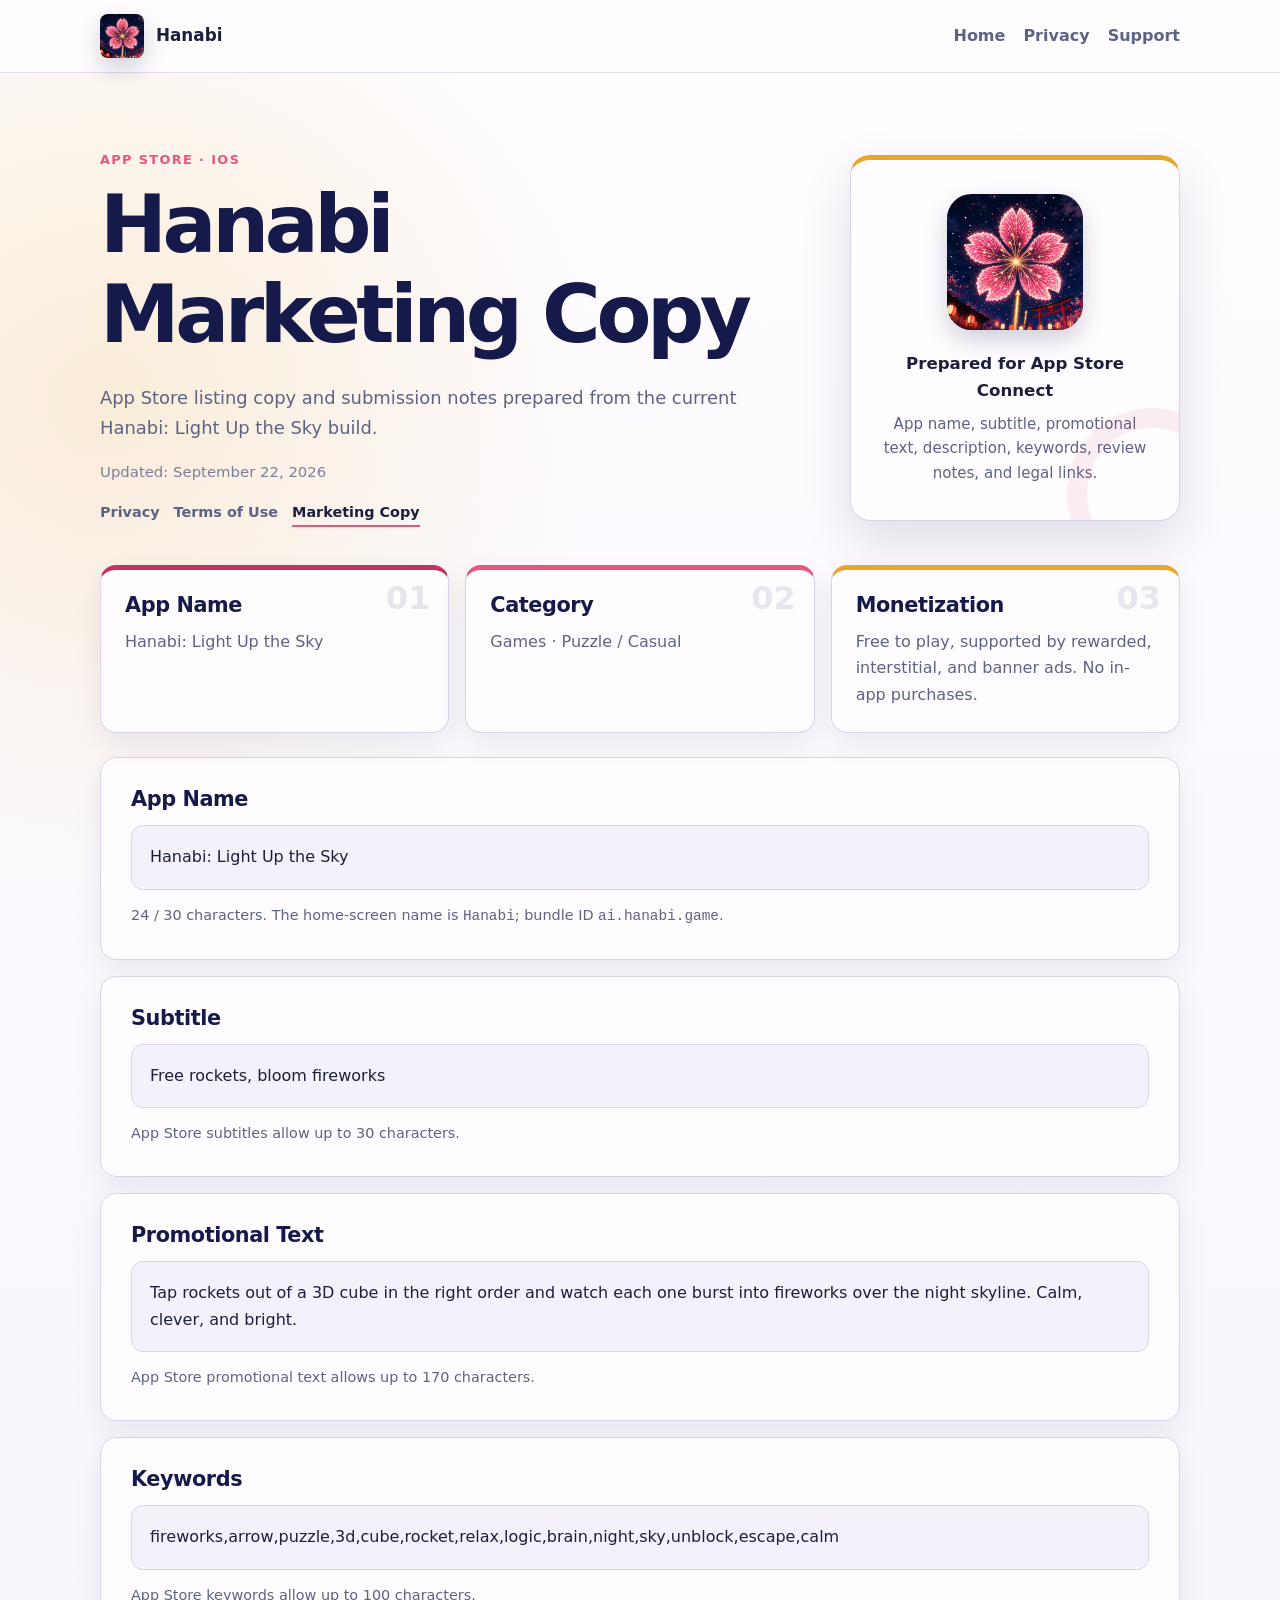
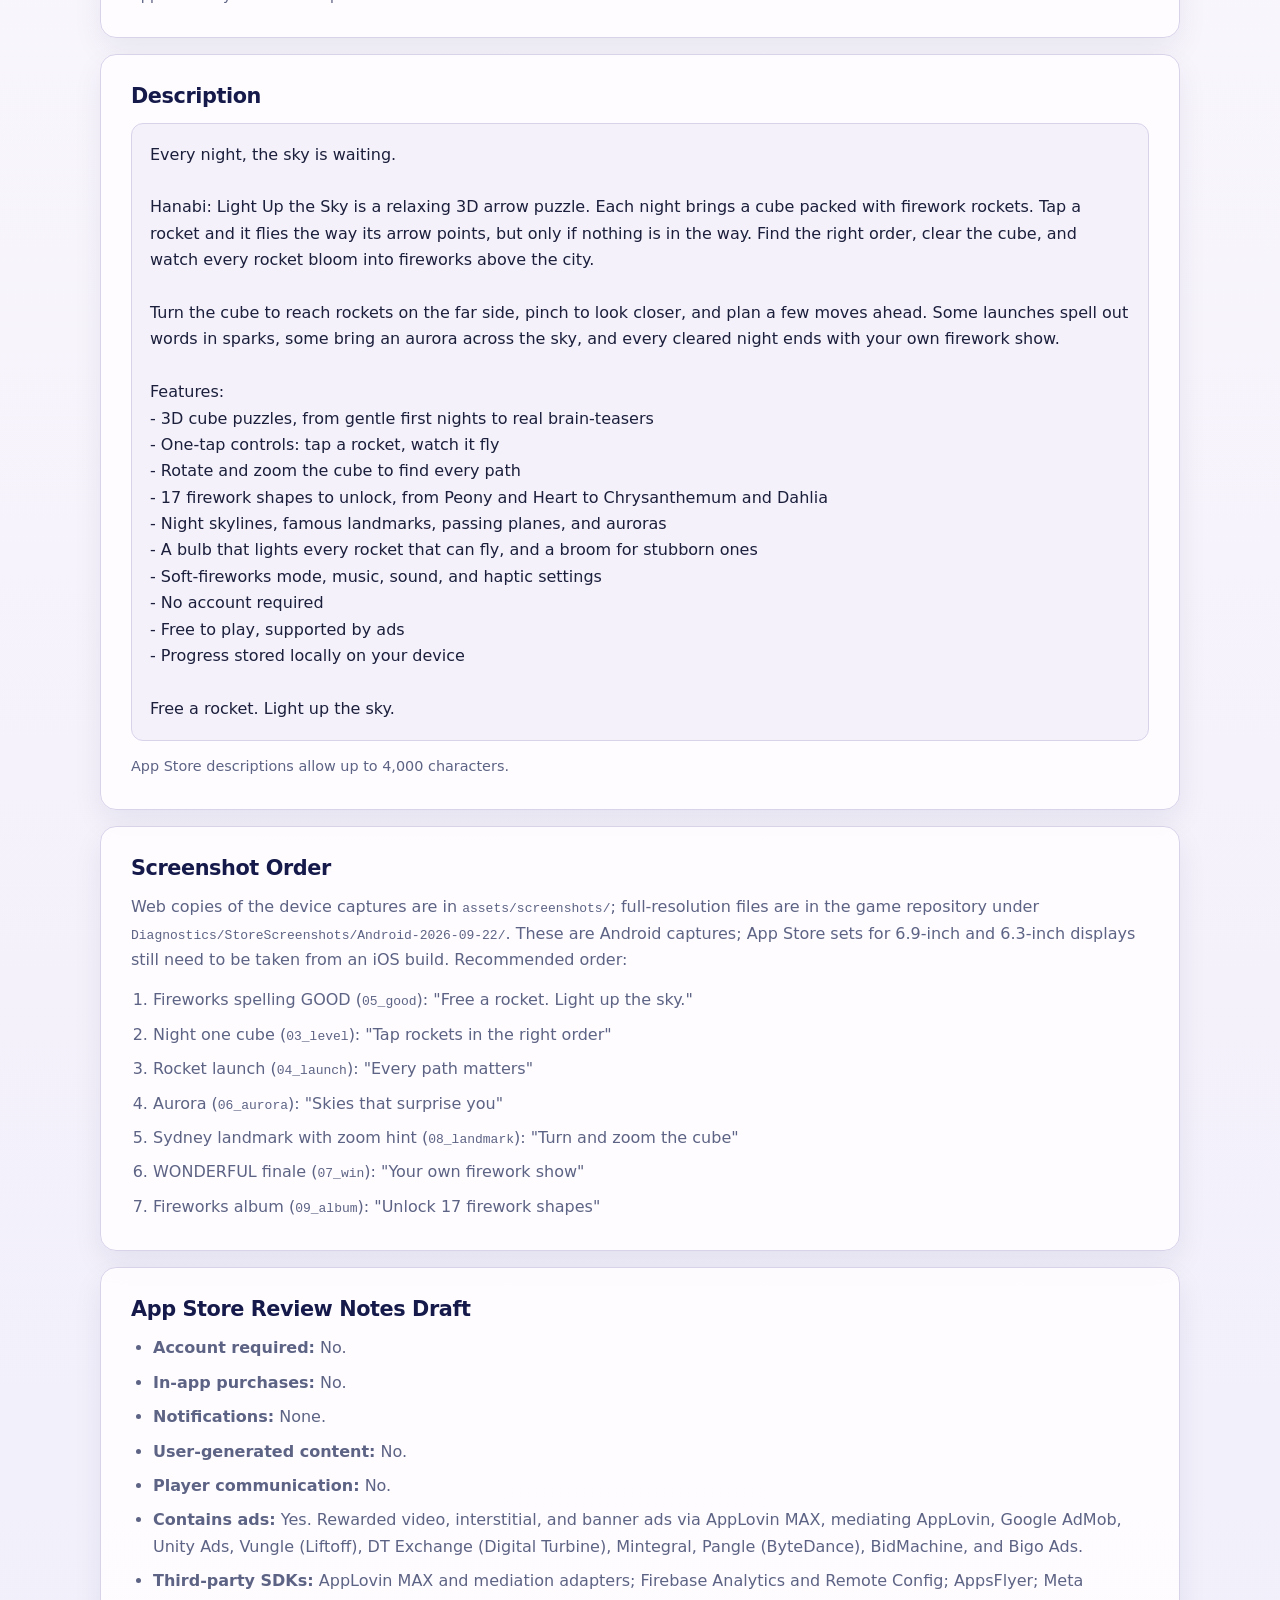
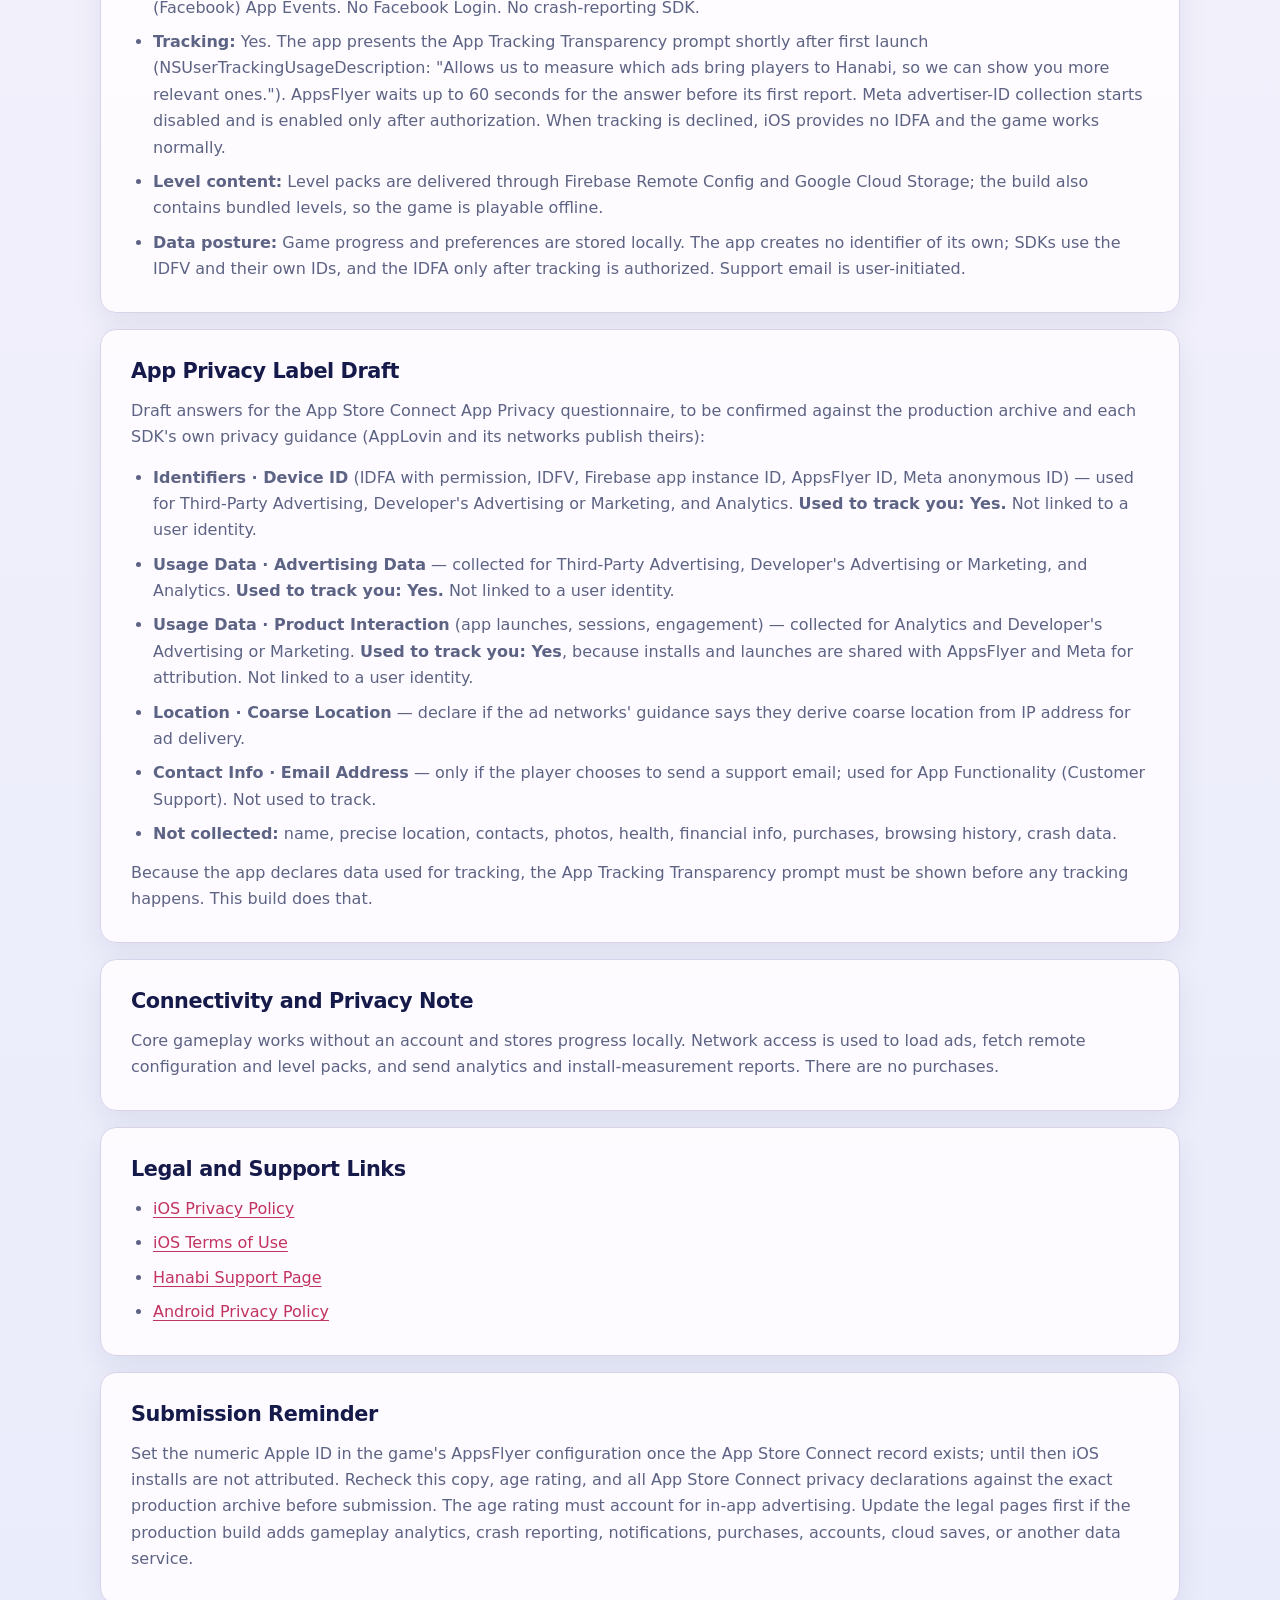
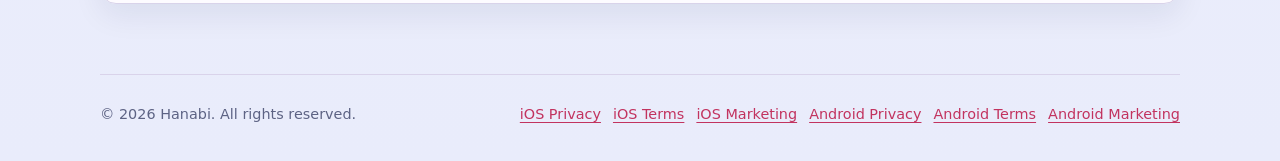
==== marketing.html @ 5a86bde0 "Add Hanabi site: homepage, privacy, terms, store copy, support Modeled on the Paper Boom! site. Page" ====
<!doctype html>
<html lang="en">
<head>
  <meta charset="utf-8">
  <meta name="viewport" content="width=device-width, initial-scale=1">
  <meta name="robots" content="index,follow">
  <meta name="description" content="App Store listing copy and submission notes for Hanabi: Light Up the Sky.">
  <meta name="theme-color" content="#151a4a">
  <title>Marketing Copy (iOS) | Hanabi</title>
  <link rel="icon" href="assets/app-icon.png">
  <link rel="apple-touch-icon" href="assets/app-icon.png">
  <link rel="stylesheet" href="assets/styles.css">
</head>
<body>
  <header class="site-header"><nav class="top-nav" aria-label="Page navigation"><a class="brand" href="index.html" aria-label="Hanabi home"><img src="assets/app-icon.png" alt="" width="44" height="44"><span>Hanabi</span></a><div class="nav-links"><a href="index.html">Home</a><a href="privacy.html">Privacy</a><a href="support/">Support</a></div></nav></header>

  <main>
    <section class="hero">
      <div class="hero-copy">
        <p class="eyebrow">App Store · iOS</p>
        <h1>Hanabi Marketing Copy</h1>
        <p class="lead">App Store listing copy and submission notes prepared from the current Hanabi: Light Up the Sky build.</p>
        <p class="updated">Updated: September 22, 2026</p>
        <nav class="document-nav" aria-label="iOS documents"><a href="privacy.html">Privacy</a><a href="terms-of-use.html">Terms of Use</a><a href="marketing.html" aria-current="page">Marketing Copy</a></nav>
      </div>
      <aside class="hero-badge" aria-label="Marketing summary"><img src="assets/app-icon.png" alt="Hanabi app icon" width="136" height="136"><div><strong>Prepared for App Store Connect</strong><span>App name, subtitle, promotional text, description, keywords, review notes, and legal links.</span></div></aside>
    </section>

    <section class="summary-grid" aria-label="App Store listing summary">
      <article><span class="card-number" aria-hidden="true">01</span><h2>App Name</h2><p>Hanabi: Light Up the Sky</p></article>
      <article><span class="card-number" aria-hidden="true">02</span><h2>Category</h2><p>Games · Puzzle / Casual</p></article>
      <article><span class="card-number" aria-hidden="true">03</span><h2>Monetization</h2><p>Free to play, supported by rewarded, interstitial, and banner ads. No in-app purchases.</p></article>
    </section>

    <section class="policy" aria-label="App Store copy">
      <article class="policy-section"><h2>App Name</h2><pre class="copy-block">Hanabi: Light Up the Sky</pre><p class="copy-note">24 / 30 characters. The home-screen name is <code>Hanabi</code>; bundle ID <code>ai.hanabi.game</code>.</p></article>

      <article class="policy-section"><h2>Subtitle</h2><pre id="subtitle" class="copy-block">Free rockets, bloom fireworks</pre><p class="copy-note">App Store subtitles allow up to 30 characters.</p></article>

      <article class="policy-section"><h2>Promotional Text</h2><pre id="promotional-text" class="copy-block">Tap rockets out of a 3D cube in the right order and watch each one burst into fireworks over the night skyline. Calm, clever, and bright.</pre><p class="copy-note">App Store promotional text allows up to 170 characters.</p></article>

      <article class="policy-section"><h2>Keywords</h2><pre id="keywords" class="copy-block">fireworks,arrow,puzzle,3d,cube,rocket,relax,logic,brain,night,sky,unblock,escape,calm</pre><p class="copy-note">App Store keywords allow up to 100 characters.</p></article>

      <article class="policy-section"><h2>Description</h2><pre id="app-store-description" class="copy-block">Every night, the sky is waiting.

Hanabi: Light Up the Sky is a relaxing 3D arrow puzzle. Each night brings a cube packed with firework rockets. Tap a rocket and it flies the way its arrow points, but only if nothing is in the way. Find the right order, clear the cube, and watch every rocket bloom into fireworks above the city.

Turn the cube to reach rockets on the far side, pinch to look closer, and plan a few moves ahead. Some launches spell out words in sparks, some bring an aurora across the sky, and every cleared night ends with your own firework show.

Features:
- 3D cube puzzles, from gentle first nights to real brain-teasers
- One-tap controls: tap a rocket, watch it fly
- Rotate and zoom the cube to find every path
- 17 firework shapes to unlock, from Peony and Heart to Chrysanthemum and Dahlia
- Night skylines, famous landmarks, passing planes, and auroras
- A bulb that lights every rocket that can fly, and a broom for stubborn ones
- Soft-fireworks mode, music, sound, and haptic settings
- No account required
- Free to play, supported by ads
- Progress stored locally on your device

Free a rocket. Light up the sky.</pre><p class="copy-note">App Store descriptions allow up to 4,000 characters.</p></article>

      <article class="policy-section"><h2>Screenshot Order</h2><p>Web copies of the device captures are in <code>assets/screenshots/</code>; full-resolution files are in the game repository under <code>Diagnostics/StoreScreenshots/Android-2026-09-22/</code>. These are Android captures; App Store sets for 6.9-inch and 6.3-inch displays still need to be taken from an iOS build. Recommended order:</p><ol class="policy-list"><li>Fireworks spelling GOOD (<code>05_good</code>): "Free a rocket. Light up the sky."</li><li>Night one cube (<code>03_level</code>): "Tap rockets in the right order"</li><li>Rocket launch (<code>04_launch</code>): "Every path matters"</li><li>Aurora (<code>06_aurora</code>): "Skies that surprise you"</li><li>Sydney landmark with zoom hint (<code>08_landmark</code>): "Turn and zoom the cube"</li><li>WONDERFUL finale (<code>07_win</code>): "Your own firework show"</li><li>Fireworks album (<code>09_album</code>): "Unlock 17 firework shapes"</li></ol></article>

      <article class="policy-section"><h2>App Store Review Notes Draft</h2><ul class="policy-list"><li><strong>Account required:</strong> No.</li><li><strong>In-app purchases:</strong> No.</li><li><strong>Notifications:</strong> None.</li><li><strong>User-generated content:</strong> No.</li><li><strong>Player communication:</strong> No.</li><li><strong>Contains ads:</strong> Yes. Rewarded video, interstitial, and banner ads via AppLovin MAX, mediating AppLovin, Google AdMob, Unity Ads, Vungle (Liftoff), DT Exchange (Digital Turbine), Mintegral, Pangle (ByteDance), BidMachine, and Bigo Ads.</li><li><strong>Third-party SDKs:</strong> AppLovin MAX and mediation adapters; Firebase Analytics and Remote Config; AppsFlyer; Meta (Facebook) App Events. No Facebook Login. No crash-reporting SDK.</li><li><strong>Tracking:</strong> Yes. The app presents the App Tracking Transparency prompt shortly after first launch (NSUserTrackingUsageDescription: "Allows us to measure which ads bring players to Hanabi, so we can show you more relevant ones."). AppsFlyer waits up to 60 seconds for the answer before its first report. Meta advertiser-ID collection starts disabled and is enabled only after authorization. When tracking is declined, iOS provides no IDFA and the game works normally.</li><li><strong>Level content:</strong> Level packs are delivered through Firebase Remote Config and Google Cloud Storage; the build also contains bundled levels, so the game is playable offline.</li><li><strong>Data posture:</strong> Game progress and preferences are stored locally. The app creates no identifier of its own; SDKs use the IDFV and their own IDs, and the IDFA only after tracking is authorized. Support email is user-initiated.</li></ul></article>

      <article class="policy-section"><h2>App Privacy Label Draft</h2><p>Draft answers for the App Store Connect App Privacy questionnaire, to be confirmed against the production archive and each SDK's own privacy guidance (AppLovin and its networks publish theirs):</p><ul class="policy-list"><li><strong>Identifiers · Device ID</strong> (IDFA with permission, IDFV, Firebase app instance ID, AppsFlyer ID, Meta anonymous ID) — used for Third-Party Advertising, Developer's Advertising or Marketing, and Analytics. <strong>Used to track you: Yes.</strong> Not linked to a user identity.</li><li><strong>Usage Data · Advertising Data</strong> — collected for Third-Party Advertising, Developer's Advertising or Marketing, and Analytics. <strong>Used to track you: Yes.</strong> Not linked to a user identity.</li><li><strong>Usage Data · Product Interaction</strong> (app launches, sessions, engagement) — collected for Analytics and Developer's Advertising or Marketing. <strong>Used to track you: Yes</strong>, because installs and launches are shared with AppsFlyer and Meta for attribution. Not linked to a user identity.</li><li><strong>Location · Coarse Location</strong> — declare if the ad networks' guidance says they derive coarse location from IP address for ad delivery.</li><li><strong>Contact Info · Email Address</strong> — only if the player chooses to send a support email; used for App Functionality (Customer Support). Not used to track.</li><li><strong>Not collected:</strong> name, precise location, contacts, photos, health, financial info, purchases, browsing history, crash data.</li></ul><p>Because the app declares data used for tracking, the App Tracking Transparency prompt must be shown before any tracking happens. This build does that.</p></article>

      <article class="policy-section"><h2>Connectivity and Privacy Note</h2><p>Core gameplay works without an account and stores progress locally. Network access is used to load ads, fetch remote configuration and level packs, and send analytics and install-measurement reports. There are no purchases.</p></article>

      <article class="policy-section"><h2>Legal and Support Links</h2><ul class="policy-list"><li><a href="privacy.html">iOS Privacy Policy</a></li><li><a href="terms-of-use.html">iOS Terms of Use</a></li><li><a href="support/">Hanabi Support Page</a></li><li><a href="android/privacy.html">Android Privacy Policy</a></li></ul></article>

      <article class="policy-section"><h2>Submission Reminder</h2><p>Set the numeric Apple ID in the game's AppsFlyer configuration once the App Store Connect record exists; until then iOS installs are not attributed. Recheck this copy, age rating, and all App Store Connect privacy declarations against the exact production archive before submission. The age rating must account for in-app advertising. Update the legal pages first if the production build adds gameplay analytics, crash reporting, notifications, purchases, accounts, cloud saves, or another data service.</p></article>
    </section>
  </main>

  <footer class="site-footer"><p>&copy; 2026 Hanabi. All rights reserved.</p><nav class="footer-links" aria-label="Legal documents"><a href="privacy.html">iOS Privacy</a><a href="terms-of-use.html">iOS Terms</a><a href="marketing.html">iOS Marketing</a><a href="android/privacy.html">Android Privacy</a><a href="android/terms-of-use.html">Android Terms</a><a href="android/marketing.html">Android Marketing</a></nav></footer>
</body>
</html>
---- assets/styles.css ----
:root {
  color-scheme: light;
  --ink: #1b1f3b;
  --muted: #5d6384;
  --paper: #f4f1fb;
  --panel: #fffdff;
  --line: #d9d3ea;
  --teal: #c2335f;
  --teal-dark: #151a4a;
  --gold: #e9a62c;
  --coral: #e8567f;
  --cream: #fdeef3;
  --shadow: 0 20px 50px rgba(21, 26, 74, 0.13);
}

* {
  box-sizing: border-box;
}

html {
  scroll-behavior: smooth;
}

body {
  min-width: 320px;
  margin: 0;
  background:
    radial-gradient(circle at 8% 8%, rgba(233, 166, 44, 0.18), transparent 31rem),
    linear-gradient(180deg, #fffdff 0%, var(--paper) 52%, #e9ecfb 100%);
  color: var(--ink);
  font-family: Inter, ui-sans-serif, system-ui, -apple-system, BlinkMacSystemFont, "Segoe UI", sans-serif;
  line-height: 1.65;
}

a {
  color: var(--teal);
  text-decoration-thickness: 1px;
  text-underline-offset: 0.18em;
}

a:hover {
  color: var(--teal-dark);
}

a:focus-visible {
  border-radius: 4px;
  outline: 3px solid rgba(233, 166, 44, 0.7);
  outline-offset: 4px;
}

.site-header {
  position: sticky;
  top: 0;
  z-index: 10;
  border-bottom: 1px solid rgba(217, 211, 234, 0.75);
  background: rgba(255, 253, 255, 0.88);
  backdrop-filter: blur(18px);
}

.top-nav {
  display: flex;
  align-items: center;
  justify-content: space-between;
  width: min(1080px, calc(100% - 32px));
  min-height: 72px;
  margin: 0 auto;
}

.brand {
  display: inline-flex;
  align-items: center;
  gap: 12px;
  color: var(--ink);
  font-size: 1.05rem;
  font-weight: 850;
  text-decoration: none;
}

.brand img,
.hero-badge img {
  border-radius: 18%;
  box-shadow: 0 10px 24px rgba(21, 26, 74, 0.2);
}

.nav-links {
  display: flex;
  align-items: center;
  gap: 18px;
  font-weight: 780;
}

.nav-links a {
  color: var(--muted);
  text-decoration: none;
}

.nav-links a[aria-current="page"] {
  border-bottom: 2px solid var(--coral);
  color: var(--ink);
}

.hero {
  display: grid;
  grid-template-columns: minmax(0, 1fr) 330px;
  gap: 42px;
  align-items: center;
  width: min(1080px, calc(100% - 32px));
  margin: 0 auto;
  padding: 76px 0 38px;
}

.eyebrow {
  margin: 0 0 10px;
  color: var(--coral);
  font-size: 0.8rem;
  font-weight: 850;
  letter-spacing: 0.11em;
  text-transform: uppercase;
}

h1,
h2 {
  margin: 0;
  color: var(--teal-dark);
  line-height: 1.12;
}

h1 {
  max-width: 740px;
  font-size: clamp(3rem, 7vw, 5rem);
  letter-spacing: -0.055em;
}

h2 {
  font-size: 1.3rem;
  letter-spacing: -0.02em;
}

.lead {
  max-width: 760px;
  margin: 24px 0 0;
  color: var(--muted);
  font-size: 1.12rem;
}

.updated {
  margin: 18px 0 0;
  color: #7a7f9c;
  font-size: 0.93rem;
}

.platform-switcher {
  display: inline-flex;
  flex-wrap: wrap;
  align-items: center;
  gap: 7px;
  margin-top: 22px;
  border: 1px solid var(--line);
  border-radius: 999px;
  background: rgba(255, 253, 255, 0.86);
  padding: 6px;
}

.platform-switcher span {
  padding: 4px 8px;
  color: var(--muted);
  font-size: 0.84rem;
  font-weight: 760;
}

.platform-switcher a {
  border-radius: 999px;
  padding: 6px 12px;
  font-weight: 800;
  text-decoration: none;
}

.platform-switcher a[aria-current="page"] {
  background: var(--teal);
  color: white;
}

.document-nav {
  display: flex;
  flex-wrap: wrap;
  gap: 14px;
  margin-top: 16px;
}

.document-nav a {
  border-bottom: 2px solid transparent;
  color: var(--muted);
  font-size: 0.9rem;
  font-weight: 780;
  text-decoration: none;
}

.document-nav a[aria-current="page"] {
  border-bottom-color: var(--coral);
  color: var(--ink);
}

.hero-badge {
  position: relative;
  display: grid;
  justify-items: center;
  gap: 20px;
  overflow: hidden;
  border: 1px solid var(--line);
  border-top: 5px solid var(--gold);
  border-radius: 20px;
  background: rgba(255, 253, 255, 0.9);
  padding: 34px 30px;
  box-shadow: var(--shadow);
  text-align: center;
}

.hero-badge::after {
  position: absolute;
  right: -58px;
  bottom: -58px;
  width: 130px;
  height: 130px;
  border: 20px solid rgba(194, 51, 95, 0.08);
  border-radius: 50%;
  content: "";
}

.hero-badge strong,
.hero-badge span {
  display: block;
}

.hero-badge strong {
  margin-bottom: 7px;
  font-size: 1.04rem;
}

.hero-badge span {
  color: var(--muted);
  font-size: 0.94rem;
}

.summary-grid {
  display: grid;
  grid-template-columns: repeat(3, minmax(0, 1fr));
  gap: 16px;
  width: min(1080px, calc(100% - 32px));
  margin: 0 auto 24px;
}

.summary-grid article,
.policy-section {
  min-width: 0;
  border: 1px solid var(--line);
  border-radius: 16px;
  background: rgba(255, 253, 255, 0.91);
  box-shadow: 0 12px 30px rgba(21, 26, 74, 0.07);
}

.summary-grid article {
  position: relative;
  overflow: hidden;
  padding: 24px;
}

.summary-grid article:nth-child(1) {
  border-top: 5px solid var(--teal);
}

.summary-grid article:nth-child(2) {
  border-top: 5px solid var(--coral);
}

.summary-grid article:nth-child(3) {
  border-top: 5px solid var(--gold);
}

.card-number {
  position: absolute;
  top: 12px;
  right: 18px;
  color: rgba(21, 26, 74, 0.1);
  font-size: 2rem;
  font-weight: 900;
  line-height: 1;
}

.summary-grid p,
.policy-section p {
  margin: 12px 0 0;
  color: var(--muted);
}

.policy {
  display: grid;
  gap: 16px;
  width: min(1080px, calc(100% - 32px));
  margin: 0 auto;
  padding-bottom: 70px;
}

.policy-section {
  padding: 30px;
}

.policy-section p:first-of-type {
  margin-top: 14px;
}

.policy-list {
  margin: 14px 0 0;
  padding-left: 22px;
  color: var(--muted);
}

.policy-list li + li {
  margin-top: 8px;
}

.copy-block {
  overflow-x: auto;
  max-width: 100%;
  margin: 14px 0 0;
  border: 1px solid var(--line);
  border-radius: 12px;
  background: var(--paper);
  padding: 18px;
  color: var(--ink);
  font: inherit;
  line-height: 1.65;
  white-space: pre-wrap;
  overflow-wrap: anywhere;
}

.copy-note {
  margin-top: 8px;
  color: #7a7f9c;
  font-size: 0.9rem;
}

.contact-panel {
  display: flex;
  align-items: center;
  justify-content: space-between;
  gap: 32px;
  border-color: rgba(194, 51, 95, 0.35);
  background:
    linear-gradient(115deg, rgba(194, 51, 95, 0.08), rgba(255, 253, 255, 0.96) 48%),
    var(--panel);
}

.contact-panel > div {
  max-width: 720px;
}

.contact-button {
  flex: 0 0 auto;
  border-radius: 999px;
  background: var(--teal);
  padding: 13px 20px;
  color: white;
  font-weight: 800;
  text-decoration: none;
  box-shadow: 0 10px 20px rgba(194, 51, 95, 0.22);
}

.contact-button:hover {
  background: var(--teal-dark);
  color: white;
  text-decoration: none;
}

.site-footer {
  display: flex;
  align-items: center;
  justify-content: space-between;
  gap: 24px;
  width: min(1080px, calc(100% - 32px));
  margin: 0 auto;
  border-top: 1px solid var(--line);
  padding: 28px 0 36px;
  color: var(--muted);
  font-size: 0.9rem;
}

.site-footer p {
  margin: 0;
}

.footer-links {
  display: flex;
  flex-wrap: wrap;
  justify-content: flex-end;
  gap: 12px;
}

.footer-links a {
  white-space: nowrap;
}

.button-link {
  display: inline-flex;
  align-items: center;
  justify-content: center;
  min-height: 44px;
  border-radius: 999px;
  background: var(--teal);
  padding: 0 19px;
  color: white;
  font-weight: 850;
  text-decoration: none;
}

.button-link:hover {
  background: var(--teal-dark);
  color: white;
  text-decoration: none;
}

.button-link--ghost {
  border: 1px solid var(--line);
  background: rgba(255, 253, 255, 0.76);
  color: var(--teal);
}

.button-link--ghost:hover {
  background: var(--cream);
  color: var(--teal-dark);
}

.cta-row {
  display: flex;
  flex-wrap: wrap;
  gap: 10px;
  margin-top: 24px;
}

.stat-list {
  display: grid;
  gap: 9px;
  margin: 24px 0 0;
  padding: 0;
  color: var(--muted);
  list-style: none;
}

.stat-list strong {
  color: var(--ink);
}

.section-block {
  width: min(1080px, calc(100% - 32px));
  margin: 42px auto 0;
}

.section-header h2 {
  font-size: clamp(1.8rem, 4vw, 2.5rem);
}

.section-intro {
  max-width: 760px;
  margin: 12px 0 0;
  color: var(--muted);
}

.landing-preview {
  align-self: stretch;
}

.hero-shot,
.screenshot-card {
  margin: 0;
}

.hero-shot {
  width: min(210px, 100%);
}

.hero-shot img,
.screenshot-card img {
  display: block;
  width: 100%;
  height: auto;
  border-radius: 14px;
}

.hero-shot img {
  box-shadow: 0 16px 34px rgba(21, 26, 74, 0.2);
}

.screenshot-rail {
  display: grid;
  grid-template-columns: repeat(5, minmax(0, 1fr));
  gap: 14px;
  margin-top: 20px;
}

.screenshot-card {
  overflow: hidden;
  border: 1px solid var(--line);
  border-radius: 15px;
  background: var(--panel);
  box-shadow: 0 12px 30px rgba(21, 26, 74, 0.09);
}

.feature-grid {
  display: grid;
  grid-template-columns: repeat(3, minmax(0, 1fr));
  gap: 16px;
}

.feature-grid h3,
.faq-list h3 {
  margin: 0;
  color: var(--teal-dark);
  font-size: 1.08rem;
  line-height: 1.3;
}

.faq-list {
  display: grid;
  gap: 16px;
}

.faq-section {
  padding-bottom: 70px;
}

@media (max-width: 820px) {
  .hero {
    grid-template-columns: 1fr;
    padding-top: 50px;
  }

  .hero-badge {
    grid-template-columns: auto 1fr;
    justify-items: start;
    text-align: left;
  }

  .hero-badge img {
    width: 94px;
    height: 94px;
  }

  .summary-grid {
    grid-template-columns: 1fr;
  }

  .screenshot-rail {
    grid-template-columns: repeat(3, minmax(0, 1fr));
  }

  .feature-grid {
    grid-template-columns: 1fr;
  }
}

@media (max-width: 620px) {
  .top-nav {
    min-height: 64px;
    gap: 12px;
    padding: 10px 0;
  }

  .nav-links {
    gap: 12px;
    font-size: 0.92rem;
  }

  .brand img {
    width: 38px;
    height: 38px;
  }

  .hero {
    gap: 28px;
    padding: 42px 0 28px;
  }

  h1 {
    font-size: clamp(2.7rem, 14vw, 4rem);
  }

  .lead {
    font-size: 1.02rem;
  }

  .hero-badge {
    grid-template-columns: 1fr;
    justify-items: center;
    padding: 26px;
    text-align: center;
  }

  .summary-grid article,
  .policy-section {
    border-radius: 14px;
    padding: 22px;
  }

  .contact-panel,
  .site-footer {
    align-items: flex-start;
    flex-direction: column;
  }

  .footer-links {
    justify-content: flex-start;
  }

  .screenshot-rail {
    grid-template-columns: repeat(2, minmax(0, 1fr));
  }
}

@media (prefers-reduced-motion: reduce) {
  html {
    scroll-behavior: auto;
  }
}
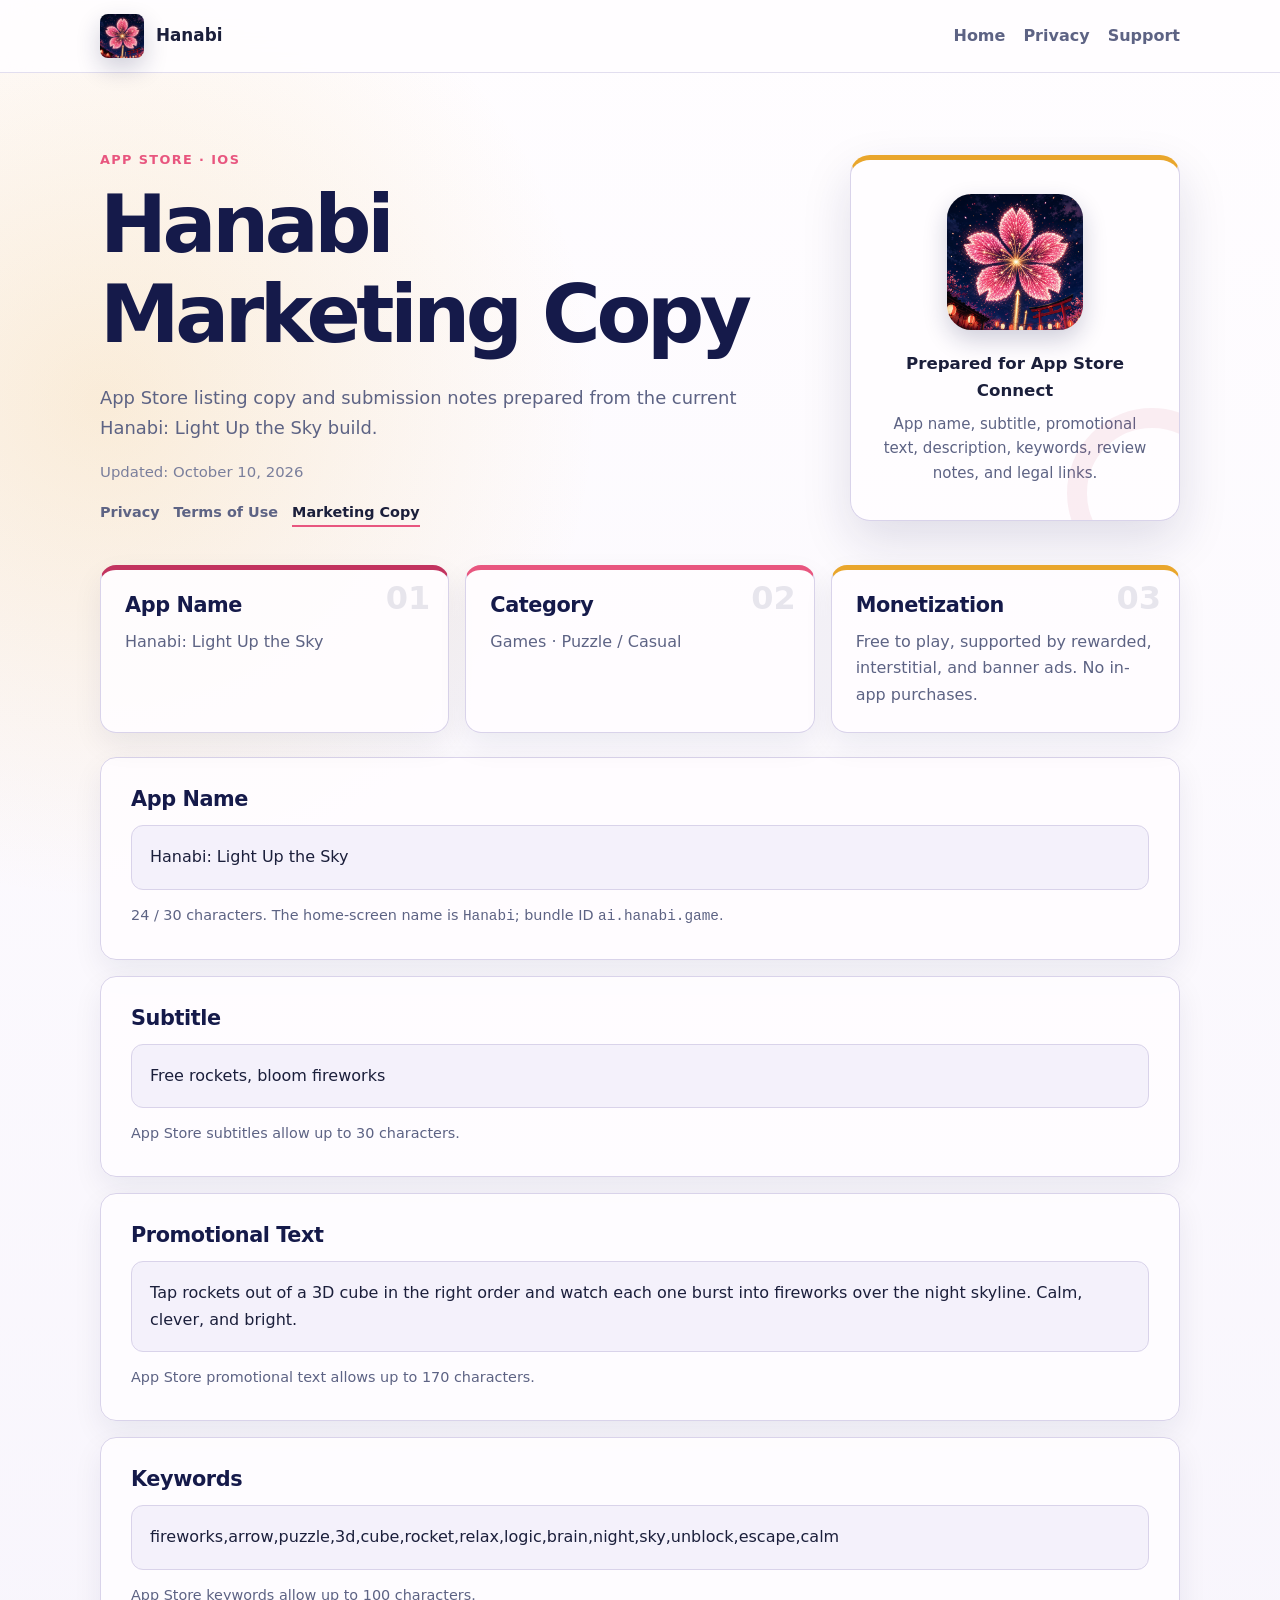
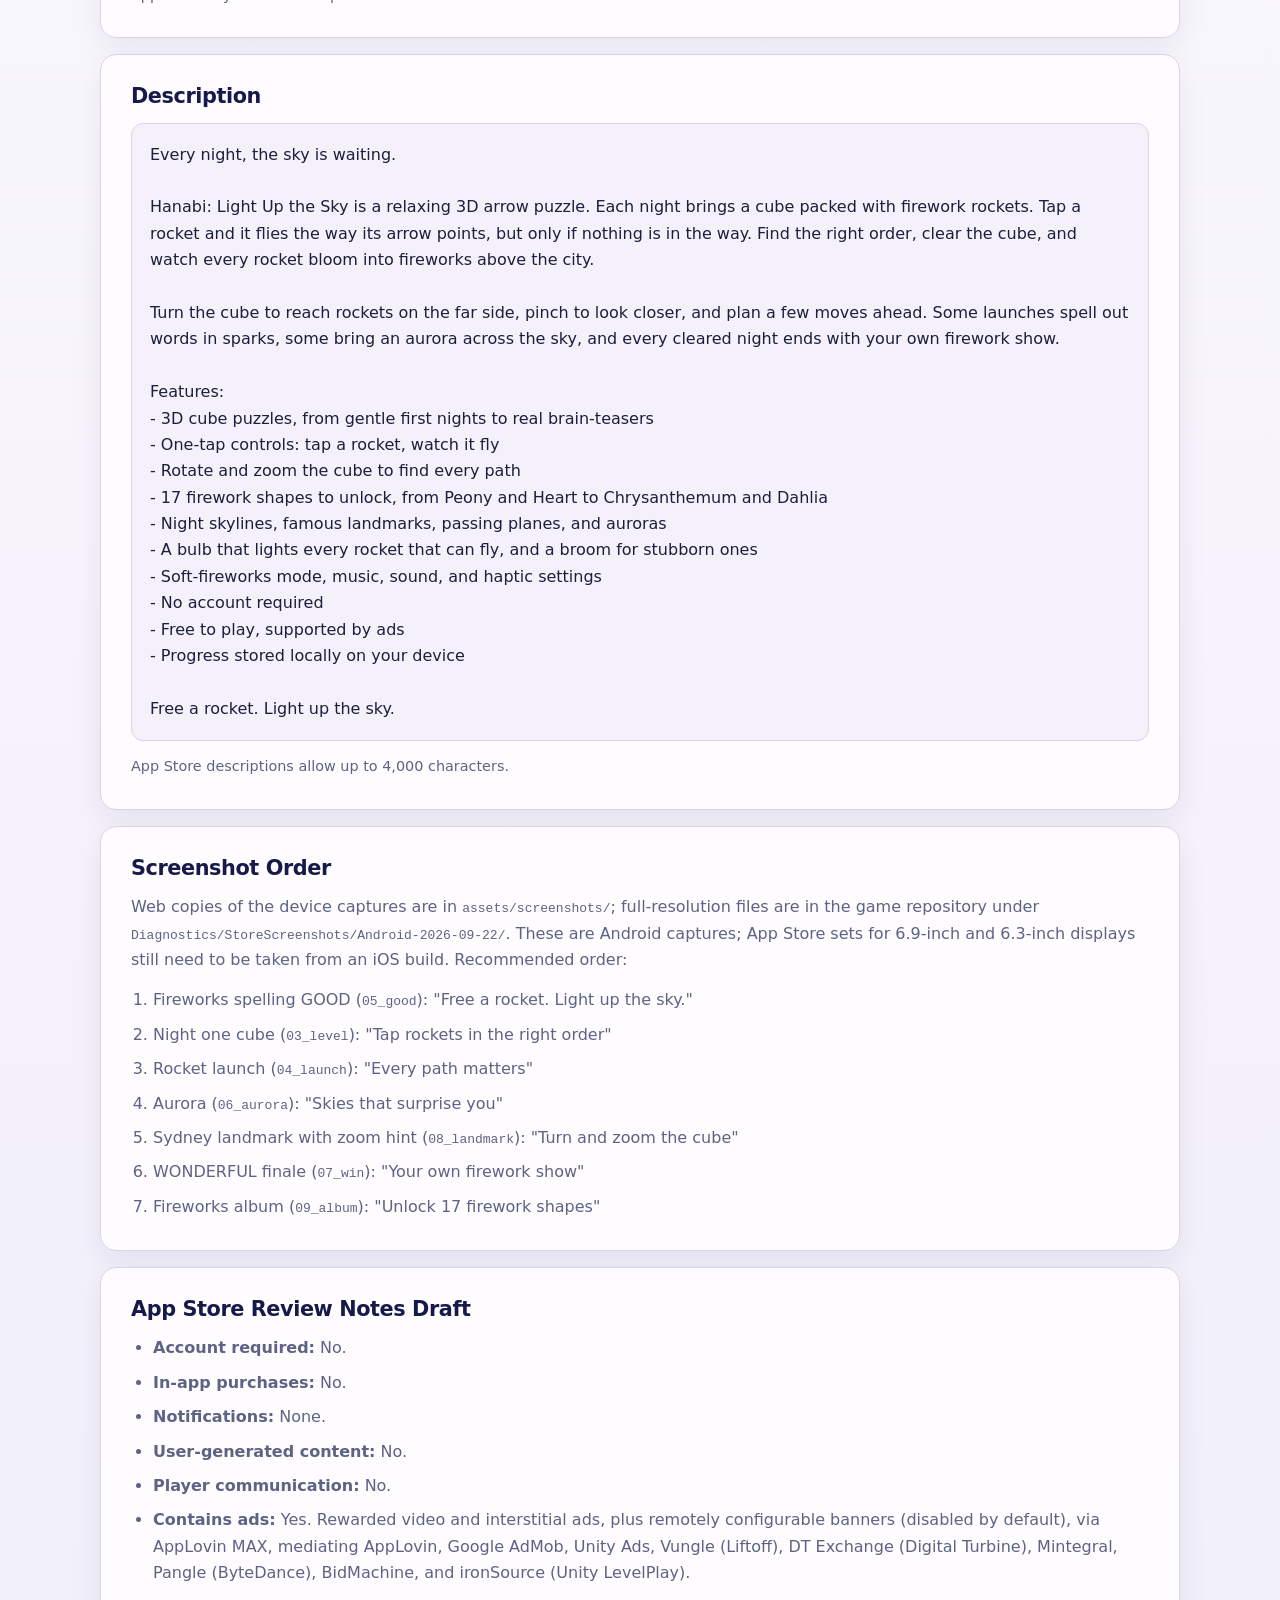
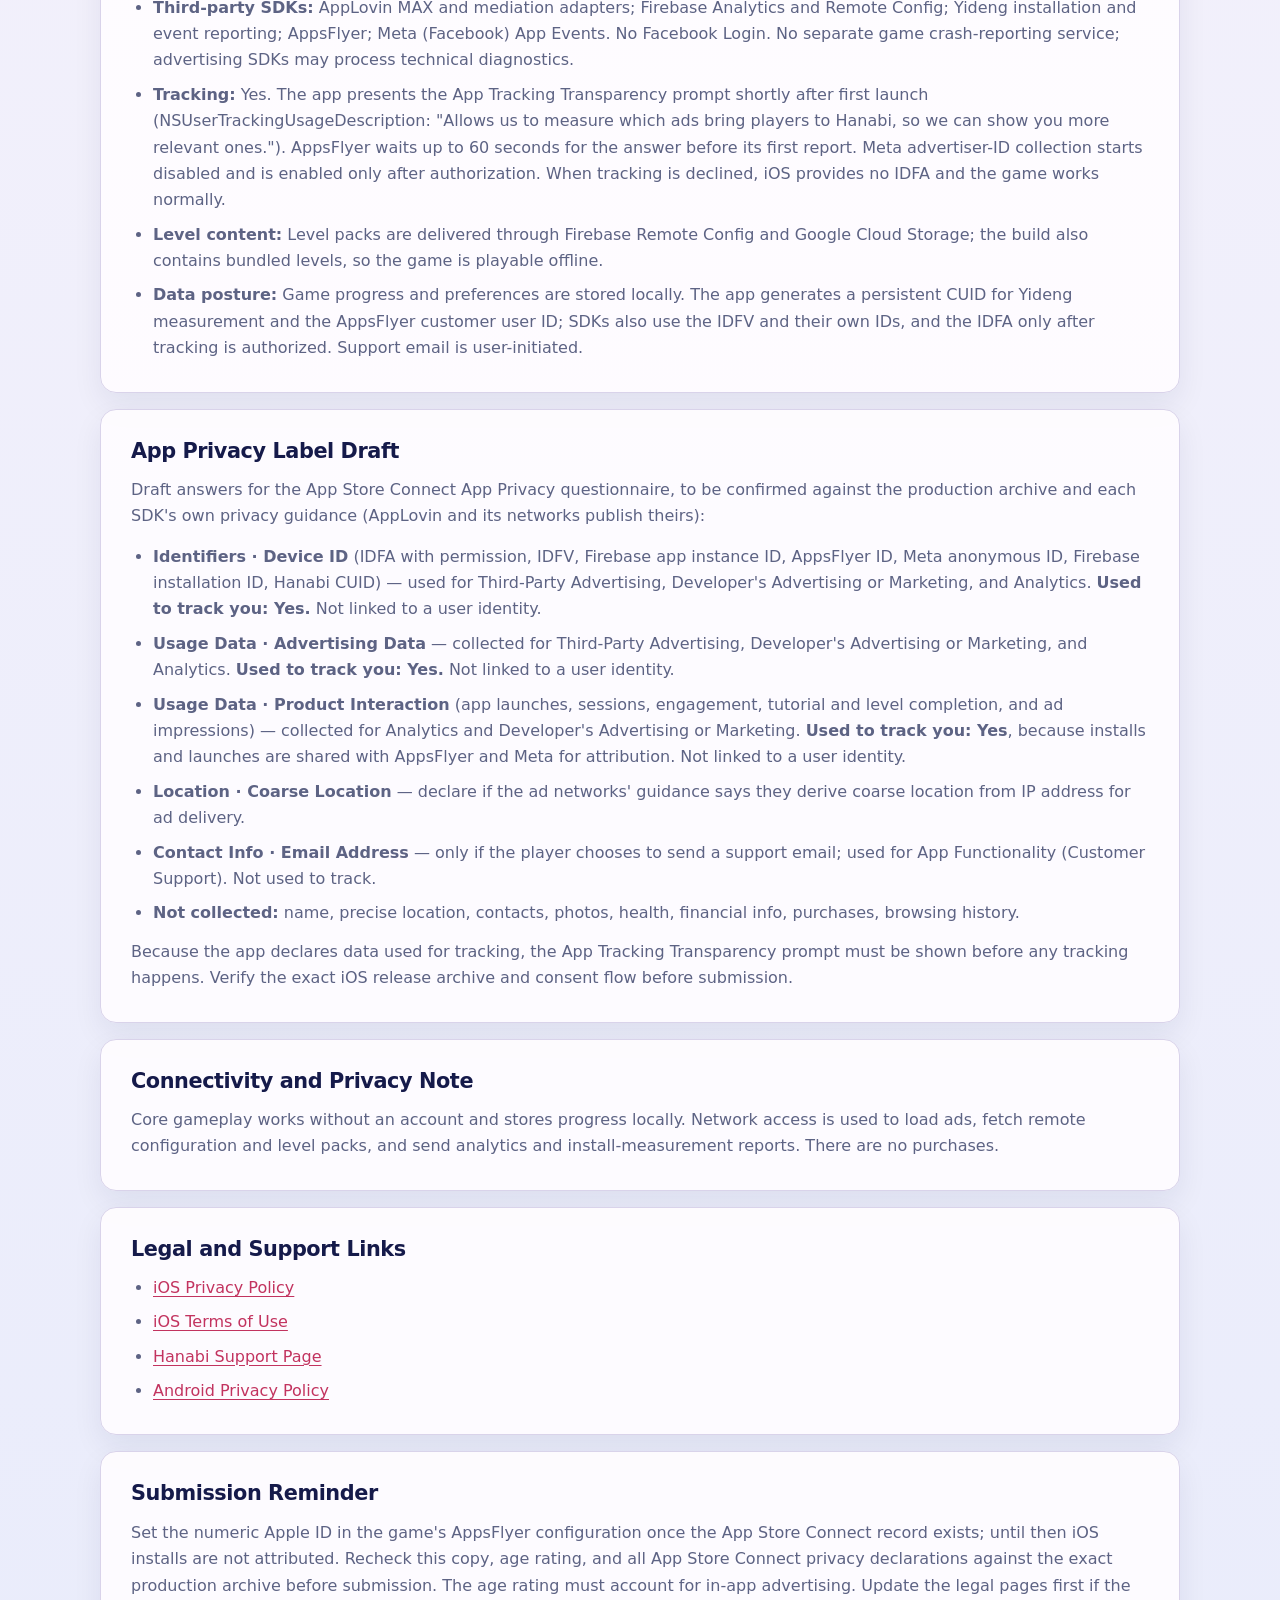
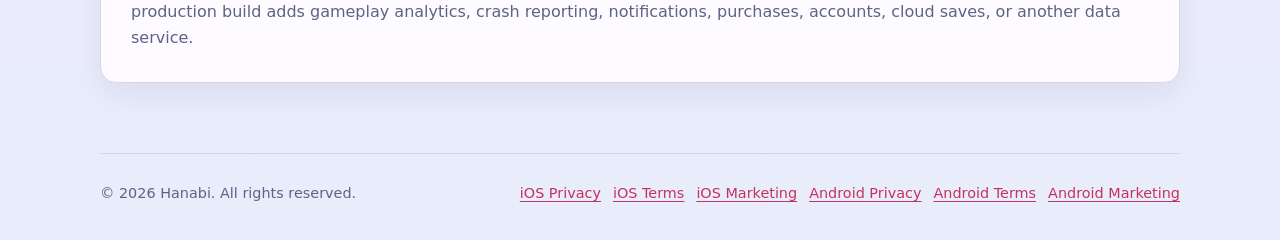
==== commit d56012d6: "docs(privacy): disclose Yideng CUID and attribution events for Hanabi 1.0.3" ====
--- a/marketing.html
+++ b/marketing.html
@@ -20,7 +20,7 @@
         <p class="eyebrow">App Store · iOS</p>
         <h1>Hanabi Marketing Copy</h1>
         <p class="lead">App Store listing copy and submission notes prepared from the current Hanabi: Light Up the Sky build.</p>
-        <p class="updated">Updated: September 22, 2026</p>
+        <p class="updated">Updated: October 10, 2026</p>
         <nav class="document-nav" aria-label="iOS documents"><a href="privacy.html">Privacy</a><a href="terms-of-use.html">Terms of Use</a><a href="marketing.html" aria-current="page">Marketing Copy</a></nav>
       </div>
       <aside class="hero-badge" aria-label="Marketing summary"><img src="assets/app-icon.png" alt="Hanabi app icon" width="136" height="136"><div><strong>Prepared for App Store Connect</strong><span>App name, subtitle, promotional text, description, keywords, review notes, and legal links.</span></div></aside>
@@ -63,9 +63,9 @@
 
       <article class="policy-section"><h2>Screenshot Order</h2><p>Web copies of the device captures are in <code>assets/screenshots/</code>; full-resolution files are in the game repository under <code>Diagnostics/StoreScreenshots/Android-2026-09-22/</code>. These are Android captures; App Store sets for 6.9-inch and 6.3-inch displays still need to be taken from an iOS build. Recommended order:</p><ol class="policy-list"><li>Fireworks spelling GOOD (<code>05_good</code>): "Free a rocket. Light up the sky."</li><li>Night one cube (<code>03_level</code>): "Tap rockets in the right order"</li><li>Rocket launch (<code>04_launch</code>): "Every path matters"</li><li>Aurora (<code>06_aurora</code>): "Skies that surprise you"</li><li>Sydney landmark with zoom hint (<code>08_landmark</code>): "Turn and zoom the cube"</li><li>WONDERFUL finale (<code>07_win</code>): "Your own firework show"</li><li>Fireworks album (<code>09_album</code>): "Unlock 17 firework shapes"</li></ol></article>
 
-      <article class="policy-section"><h2>App Store Review Notes Draft</h2><ul class="policy-list"><li><strong>Account required:</strong> No.</li><li><strong>In-app purchases:</strong> No.</li><li><strong>Notifications:</strong> None.</li><li><strong>User-generated content:</strong> No.</li><li><strong>Player communication:</strong> No.</li><li><strong>Contains ads:</strong> Yes. Rewarded video, interstitial, and banner ads via AppLovin MAX, mediating AppLovin, Google AdMob, Unity Ads, Vungle (Liftoff), DT Exchange (Digital Turbine), Mintegral, Pangle (ByteDance), BidMachine, and Bigo Ads.</li><li><strong>Third-party SDKs:</strong> AppLovin MAX and mediation adapters; Firebase Analytics and Remote Config; AppsFlyer; Meta (Facebook) App Events. No Facebook Login. No crash-reporting SDK.</li><li><strong>Tracking:</strong> Yes. The app presents the App Tracking Transparency prompt shortly after first launch (NSUserTrackingUsageDescription: "Allows us to measure which ads bring players to Hanabi, so we can show you more relevant ones."). AppsFlyer waits up to 60 seconds for the answer before its first report. Meta advertiser-ID collection starts disabled and is enabled only after authorization. When tracking is declined, iOS provides no IDFA and the game works normally.</li><li><strong>Level content:</strong> Level packs are delivered through Firebase Remote Config and Google Cloud Storage; the build also contains bundled levels, so the game is playable offline.</li><li><strong>Data posture:</strong> Game progress and preferences are stored locally. The app creates no identifier of its own; SDKs use the IDFV and their own IDs, and the IDFA only after tracking is authorized. Support email is user-initiated.</li></ul></article>
+      <article class="policy-section"><h2>App Store Review Notes Draft</h2><ul class="policy-list"><li><strong>Account required:</strong> No.</li><li><strong>In-app purchases:</strong> No.</li><li><strong>Notifications:</strong> None.</li><li><strong>User-generated content:</strong> No.</li><li><strong>Player communication:</strong> No.</li><li><strong>Contains ads:</strong> Yes. Rewarded video and interstitial ads, plus remotely configurable banners (disabled by default), via AppLovin MAX, mediating AppLovin, Google AdMob, Unity Ads, Vungle (Liftoff), DT Exchange (Digital Turbine), Mintegral, Pangle (ByteDance), BidMachine, and ironSource (Unity LevelPlay).</li><li><strong>Third-party SDKs:</strong> AppLovin MAX and mediation adapters; Firebase Analytics and Remote Config; Yideng installation and event reporting; AppsFlyer; Meta (Facebook) App Events. No Facebook Login. No separate game crash-reporting service; advertising SDKs may process technical diagnostics.</li><li><strong>Tracking:</strong> Yes. The app presents the App Tracking Transparency prompt shortly after first launch (NSUserTrackingUsageDescription: "Allows us to measure which ads bring players to Hanabi, so we can show you more relevant ones."). AppsFlyer waits up to 60 seconds for the answer before its first report. Meta advertiser-ID collection starts disabled and is enabled only after authorization. When tracking is declined, iOS provides no IDFA and the game works normally.</li><li><strong>Level content:</strong> Level packs are delivered through Firebase Remote Config and Google Cloud Storage; the build also contains bundled levels, so the game is playable offline.</li><li><strong>Data posture:</strong> Game progress and preferences are stored locally. The app generates a persistent CUID for Yideng measurement and the AppsFlyer customer user ID; SDKs also use the IDFV and their own IDs, and the IDFA only after tracking is authorized. Support email is user-initiated.</li></ul></article>
 
-      <article class="policy-section"><h2>App Privacy Label Draft</h2><p>Draft answers for the App Store Connect App Privacy questionnaire, to be confirmed against the production archive and each SDK's own privacy guidance (AppLovin and its networks publish theirs):</p><ul class="policy-list"><li><strong>Identifiers · Device ID</strong> (IDFA with permission, IDFV, Firebase app instance ID, AppsFlyer ID, Meta anonymous ID) — used for Third-Party Advertising, Developer's Advertising or Marketing, and Analytics. <strong>Used to track you: Yes.</strong> Not linked to a user identity.</li><li><strong>Usage Data · Advertising Data</strong> — collected for Third-Party Advertising, Developer's Advertising or Marketing, and Analytics. <strong>Used to track you: Yes.</strong> Not linked to a user identity.</li><li><strong>Usage Data · Product Interaction</strong> (app launches, sessions, engagement) — collected for Analytics and Developer's Advertising or Marketing. <strong>Used to track you: Yes</strong>, because installs and launches are shared with AppsFlyer and Meta for attribution. Not linked to a user identity.</li><li><strong>Location · Coarse Location</strong> — declare if the ad networks' guidance says they derive coarse location from IP address for ad delivery.</li><li><strong>Contact Info · Email Address</strong> — only if the player chooses to send a support email; used for App Functionality (Customer Support). Not used to track.</li><li><strong>Not collected:</strong> name, precise location, contacts, photos, health, financial info, purchases, browsing history, crash data.</li></ul><p>Because the app declares data used for tracking, the App Tracking Transparency prompt must be shown before any tracking happens. This build does that.</p></article>
+      <article class="policy-section"><h2>App Privacy Label Draft</h2><p>Draft answers for the App Store Connect App Privacy questionnaire, to be confirmed against the production archive and each SDK's own privacy guidance (AppLovin and its networks publish theirs):</p><ul class="policy-list"><li><strong>Identifiers · Device ID</strong> (IDFA with permission, IDFV, Firebase app instance ID, AppsFlyer ID, Meta anonymous ID, Firebase installation ID, Hanabi CUID) — used for Third-Party Advertising, Developer's Advertising or Marketing, and Analytics. <strong>Used to track you: Yes.</strong> Not linked to a user identity.</li><li><strong>Usage Data · Advertising Data</strong> — collected for Third-Party Advertising, Developer's Advertising or Marketing, and Analytics. <strong>Used to track you: Yes.</strong> Not linked to a user identity.</li><li><strong>Usage Data · Product Interaction</strong> (app launches, sessions, engagement, tutorial and level completion, and ad impressions) — collected for Analytics and Developer's Advertising or Marketing. <strong>Used to track you: Yes</strong>, because installs and launches are shared with AppsFlyer and Meta for attribution. Not linked to a user identity.</li><li><strong>Location · Coarse Location</strong> — declare if the ad networks' guidance says they derive coarse location from IP address for ad delivery.</li><li><strong>Contact Info · Email Address</strong> — only if the player chooses to send a support email; used for App Functionality (Customer Support). Not used to track.</li><li><strong>Not collected:</strong> name, precise location, contacts, photos, health, financial info, purchases, browsing history.</li></ul><p>Because the app declares data used for tracking, the App Tracking Transparency prompt must be shown before any tracking happens. Verify the exact iOS release archive and consent flow before submission.</p></article>
 
       <article class="policy-section"><h2>Connectivity and Privacy Note</h2><p>Core gameplay works without an account and stores progress locally. Network access is used to load ads, fetch remote configuration and level packs, and send analytics and install-measurement reports. There are no purchases.</p></article>
 
